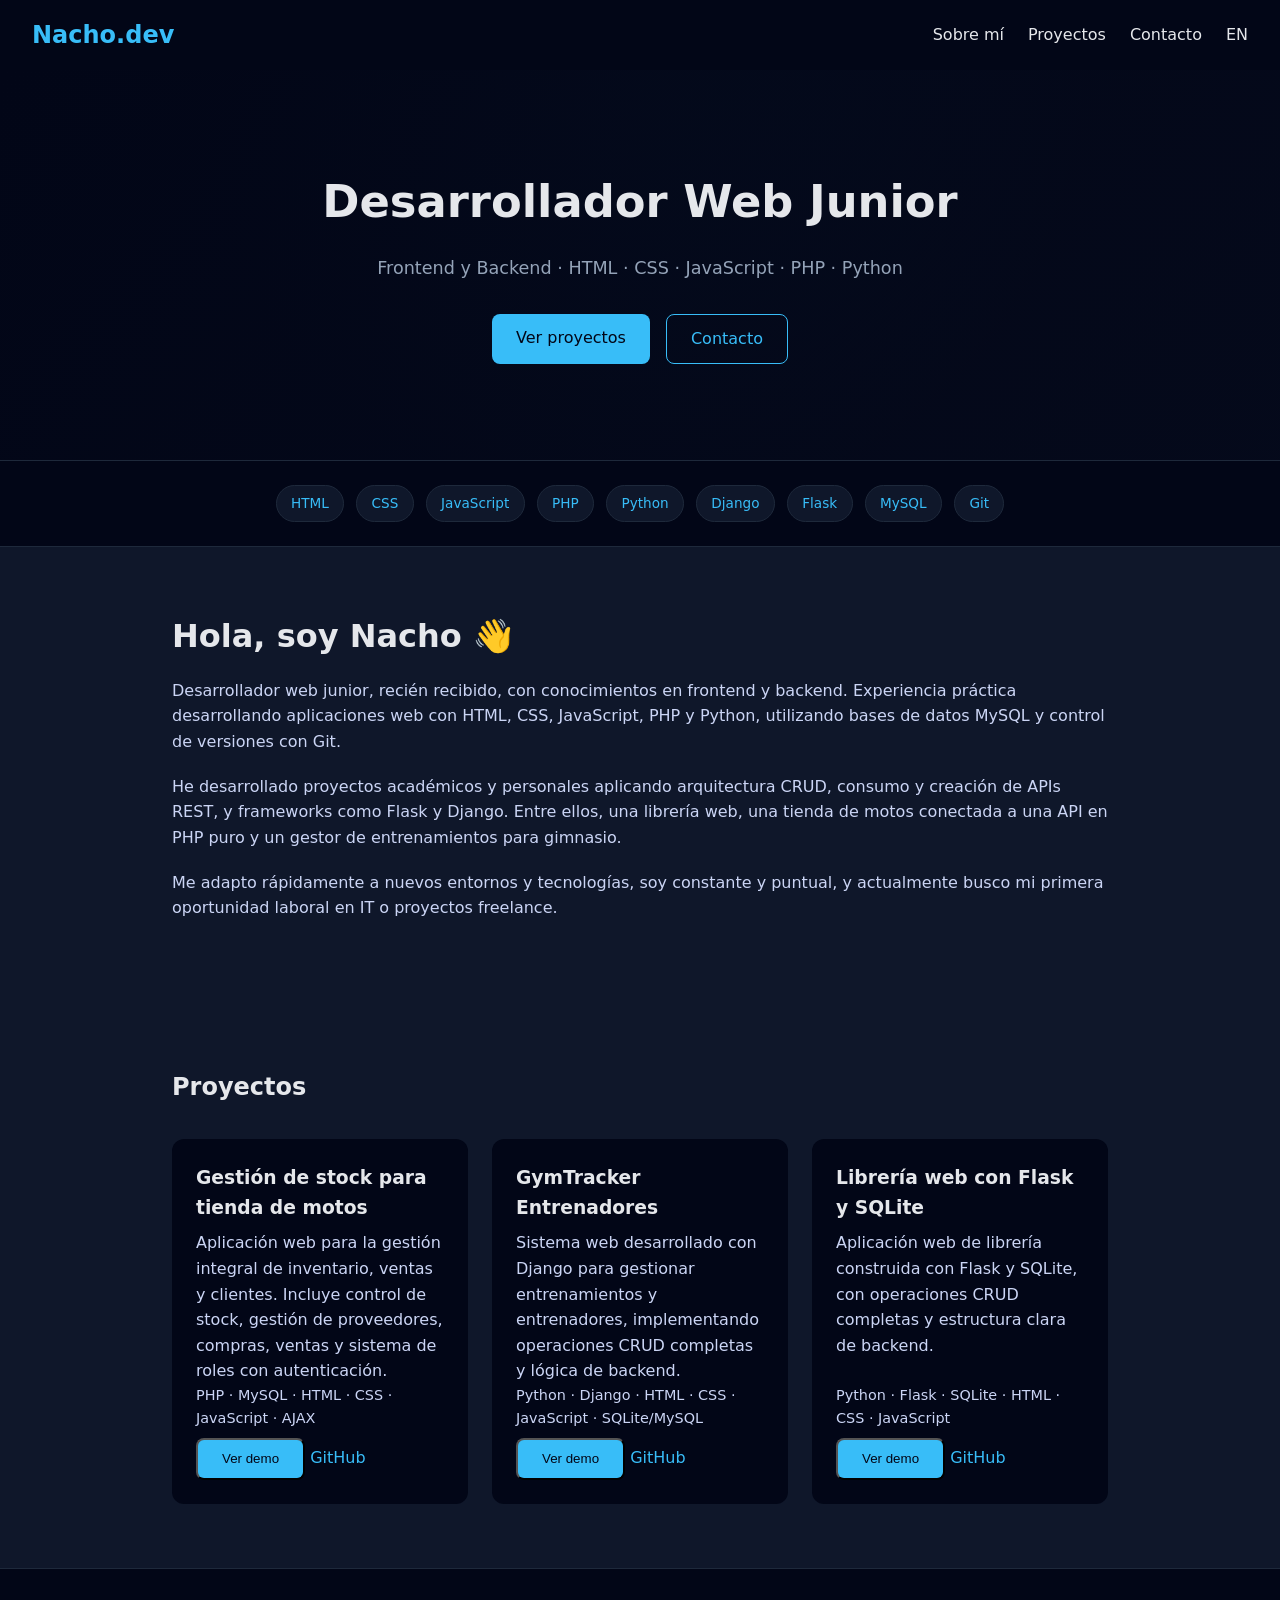
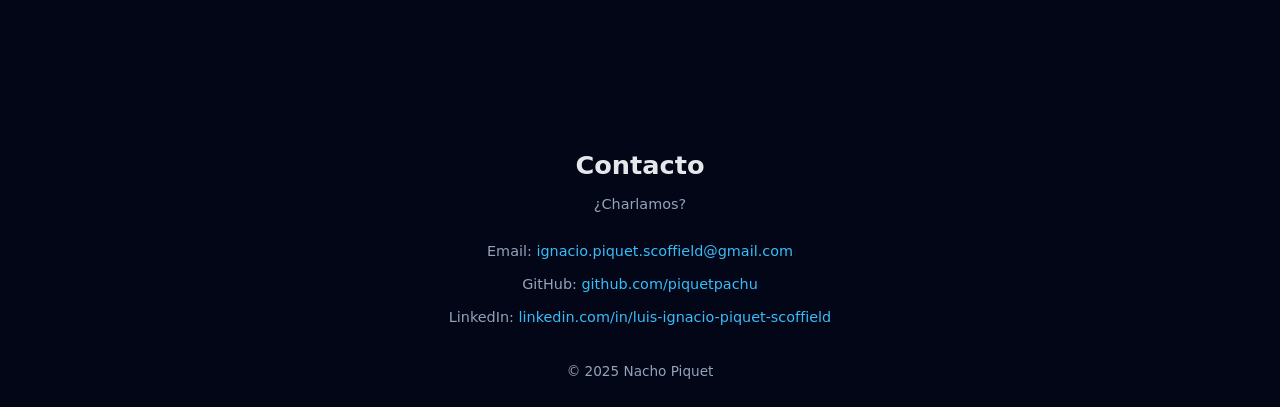
==== index.html @ db4e9706 "inicio" ====
<!DOCTYPE html>
<html lang="es">
<head>
  <meta charset="UTF-8">
  <meta name="viewport" content="width=device-width, initial-scale=1.0">
  <title>Portfolio | Nacho Piquet</title>
  <link rel="stylesheet" href="css/styles.css">
</head>

<body>

  <!-- HEADER -->
  <header class="header">
    <nav class="nav">
      <h1 class="logo">Nacho.dev</h1>
      <ul class="nav-links">
        <li><a href="#about">Sobre mí</a></li>
        <li><a href="#projects">Proyectos</a></li>
        <li><a href="#contact">Contacto</a></li>
        <li><a href="index-en.html">EN</a></li>
      </ul>
    </nav>
  </header>

  <!-- MAIN -->
  <main>

    <!-- HERO -->
    <section class="hero">
      <div class="hero-content">
        <h2>Desarrollador Web Junior</h2>
        <p>Frontend y Backend · HTML · CSS · JavaScript · PHP · Python</p>

        <div class="hero-buttons">
          <a href="#projects" class="btn primary">Ver proyectos</a>
          <a href="#contact" class="btn secondary">Contacto</a>
        </div>
      </div>
    </section>

    <!-- STACK -->
    <section class="stack-section">
      <ul class="stack-list">
        <li>HTML</li>
        <li>CSS</li>
        <li>JavaScript</li>
        <li>PHP</li>
        <li>Python</li>
        <li>Django</li>
        <li>Flask</li>
        <li>MySQL</li>
        <li>Git</li>
      </ul>
    </section>

    <!-- ABOUT -->
    <section id="about" class="section about">
      <h2>Hola, soy Nacho 👋</h2>

      <p>
        Desarrollador web junior, recién recibido, con conocimientos en frontend y backend.
        Experiencia práctica desarrollando aplicaciones web con HTML, CSS, JavaScript,
        PHP y Python, utilizando bases de datos MySQL y control de versiones con Git.
      </p>

      <p>
        He desarrollado proyectos académicos y personales aplicando arquitectura CRUD,
        consumo y creación de APIs REST, y frameworks como Flask y Django.
        Entre ellos, una librería web, una tienda de motos conectada a una API en PHP puro
        y un gestor de entrenamientos para gimnasio.
      </p>

      <p>
        Me adapto rápidamente a nuevos entornos y tecnologías, soy constante y puntual,
        y actualmente busco mi primera oportunidad laboral en IT o proyectos freelance.
      </p>
    </section>

    <!-- PROJECTS -->
    <section id="projects" class="section projects">
      <h2>Proyectos</h2>

      <div class="project-grid">

        <!-- PROYECTO 1 -->
        <article class="project-card">
          <h3>Gestión de stock para tienda de motos</h3>
          <p>
            Aplicación web para la gestión integral de inventario, ventas y clientes.
            Incluye control de stock, gestión de proveedores, compras, ventas
            y sistema de roles con autenticación.
          </p>

          <p class="stack">
            PHP · MySQL · HTML · CSS · JavaScript · AJAX
          </p>

          <div class="links">
            <button
              class="btn primary"
              onclick="openModal(
                'Gestión de stock para tienda de motos',
                'PHP · MySQL · JavaScript · AJAX',
                'videos/Gestion-tienda-motos.mp4'
              )"
            >
              Ver demo
            </button>

            <a href="https://github.com/piquetpachu/Gestion-stock-tienda-motos" target="_blank">
              GitHub
            </a>
          </div>
        </article>

        <!-- PROYECTO 2 -->
        <article class="project-card">
          <h3>GymTracker Entrenadores</h3>
          <p>
            Sistema web desarrollado con Django para gestionar entrenamientos y entrenadores,
            implementando operaciones CRUD completas y lógica de backend.
          </p>

          <p class="stack">
            Python · Django · HTML · CSS · JavaScript · SQLite/MySQL
          </p>

          <div class="links">
            <button
              class="btn primary"
              onclick="openModal(
                'GymTracker Entrenadores',
                'Python · Django · SQLite/MySQL',
                'videos/Gymtracker.mp4'
              )"
            >
              Ver demo
            </button>

            <a href="https://github.com/piquetpachu/GymTrackerEntrenadores" target="_blank">
              GitHub
            </a>
          </div>
        </article>

        <!-- PROYECTO 3 -->
        <article class="project-card">
          <h3>Librería web con Flask y SQLite</h3>
          <p>
            Aplicación web de librería construida con Flask y SQLite,
            con operaciones CRUD completas y estructura clara de backend.
          </p>

          <p class="stack">
            Python · Flask · SQLite · HTML · CSS · JavaScript
          </p>

          <div class="links">
            <button
              class="btn primary"
              onclick="openModal(
                'Librería web con Flask',
                'Python · Flask · SQLite',
                'videos/libroteca.mp4'
              )"
            >
              Ver demo
            </button>

            <a href="https://github.com/piquetpachu/Libreria-flask-sqlite3" target="_blank">
              GitHub
            </a>
          </div>
        </article>

      </div>
    </section>
    
</main>

<!-- FOOTER -->
<footer class="footer">
  <section id="contact" class="section contact"></section>
  <div class="footer-content">
    <h2>Contacto</h2>
    <p>¿Charlamos?</p>

    <ul class="footer-links">
      <li>
        Email:
        <a href="mailto:ignacio.piquet.scoffield@gmail.com">
          ignacio.piquet.scoffield@gmail.com
        </a>
      </li>
      <li>
        GitHub:
        <a href="https://github.com/piquetpachu" target="_blank" rel="noopener noreferrer">
          github.com/piquetpachu
        </a>
      </li>
      <li>
        LinkedIn:
        <a href="https://www.linkedin.com/in/luis-ignacio-piquet-scoffield-210aa034a/"
           target="_blank" rel="noopener noreferrer">
          linkedin.com/in/luis-ignacio-piquet-scoffield
        </a>
      </li>
    </ul>
  </div>

  <p class="footer-copy">© 2025 Nacho Piquet</p>

</footer>

  <!-- MODAL DEMO -->
  <div id="demoModal" class="modal">
    <div class="modal-content">
      <button class="modal-close" onclick="closeModal()">×</button>

      <h3 id="modalTitle"></h3>
      <p id="modalTech" class="modal-tech"></p>

      <video id="modalVideo" controls autoplay muted></video>
    </div>
  </div>

  <!-- JS -->
  <script src="main.js"></script>

</body>
</html>
---- css/styles.css ----
/* RESET */
* {
  margin: 0;
  padding: 0;
  box-sizing: border-box;
}

/* BASE */
body {
  font-family: system-ui, sans-serif;
  background-color: #0f172a;
  color: #e5e7eb;
  line-height: 1.6;
}

/* HEADER */
.header {
  background: #020617;
  padding: 1rem 2rem;
  position: sticky;
  top: 0;
  z-index: 50; /* CLAVE */
}

.nav {
  display: flex;
  justify-content: space-between;
  align-items: center;
}

.logo {
  color: #38bdf8;
  font-size: 1.5rem;
}

.nav-links {
  list-style: none;
  display: flex;
  gap: 1.5rem;
}

.nav-links a {
  color: #e5e7eb;
  text-decoration: none;
  transition: color 0.2s ease;
}

.nav-links a:hover {
  color: #38bdf8;
}

/* HERO */
.hero {
  background: linear-gradient(135deg, #020617, #020617cc),
              radial-gradient(circle at top, #38bdf822, transparent 60%);
  padding: 6rem 2rem;
  text-align: center;
}

.hero-content {
  max-width: 800px;
  margin: auto;
}

.hero h2 {
  font-size: 2.8rem;
  margin-bottom: 1rem;
}

.hero p {
  color: #94a3b8;
  font-size: 1.1rem;
  margin-bottom: 2rem;
}

.hero-buttons {
  display: flex;
  justify-content: center;
  gap: 1rem;
}

/* BOTONES */
.btn {
  padding: 0.7rem 1.5rem;
  border-radius: 8px;
  text-decoration: none;
  font-weight: 500;
  transition: all 0.3s ease;
}

.btn.primary {
  background: #38bdf8;
  color: #020617;
}

.btn.primary:hover {
  background: #0ea5e9;
}

.btn.secondary {
  border: 1px solid #38bdf8;
  color: #38bdf8;
}

.btn.secondary:hover {
  background: #38bdf8;
  color: #020617;
}

/* STACK SECTION */
.stack-section {
  background: #020617;
  padding: 1.5rem 2rem;
  border-top: 1px solid #1e293b;
  border-bottom: 1px solid #1e293b;
}

.stack-list {
  max-width: 1000px;
  margin: auto;
  display: flex;
  flex-wrap: wrap;
  justify-content: center;
  gap: 0.75rem;
  list-style: none;
}

.stack-list li {
  padding: 0.4rem 0.9rem;
  border-radius: 999px;
  font-size: 0.85rem;
  background: #0f172a;
  color: #38bdf8;
  border: 1px solid #1e293b;
}

/* SECTIONS */
.section {
  padding: 4rem 2rem;
  max-width: 1000px;
  margin: auto;
}

.about h2 {
  font-size: 2rem;
  margin-bottom: 1rem;
}

.about p {
  margin-bottom: 1.2rem;
  color: #cbd5f5;
}

/* PROJECTS */
.projects {
  overflow: visible;
}

.projects h2 {
  margin-bottom: 2rem;
}

.project-grid {
  display: grid;
  grid-template-columns: repeat(auto-fit, minmax(260px, 1fr));
  gap: 1.5rem;
  overflow: visible;
}

/* PROJECT CARD */
.project-card {
  background: #020617;
  padding: 1.5rem;
  border-radius: 12px;
  display: flex;
  flex-direction: column;

  position: relative;
  z-index: 1;

  transition: transform 0.3s ease, box-shadow 0.3s ease;
}

.project-card h3 {
  margin-bottom: 0.5rem;
}

.project-card p {
  color: #cbd5f5;
}

.project-card:hover {
  transform: scale(1.02); /* MEJOR que translateY */
  box-shadow: 0 20px 40px rgba(0, 0, 0, 0.6);
  z-index: 10;
}

/* STACK + LINK alineados */
.stack {
  color: #94a3b8;
  font-size: 0.9rem;
  margin-top: auto;
}

.links {
  margin-top: 0.5rem;
}

.links a {
  color: #38bdf8;
  text-decoration: none;
  font-weight: 500;
}

/* CONTACT */
.contact ul {
  list-style: none;
  margin-top: 1rem;
}

/* FOOTER */
.footer {
  text-align: center;
  padding: 2rem;
  background: #020617;
  color: #94a3b8;
  border-top: 1px solid #1e293b;
  font-size: 0.9rem;
}
/* MODAL */
.modal {
  position: fixed;
  inset: 0;
  background: rgba(2, 6, 23, 0.85);
  display: none;
  align-items: center;
  justify-content: center;
  z-index: 100;
  padding: 1rem;
}

.modal.active {
  display: flex;
}

.modal-content {
  background: #020617;
  border-radius: 14px;
  max-width: 800px;
  width: 100%;
  padding: 1.5rem;
  position: relative;
  box-shadow: 0 30px 60px rgba(0, 0, 0, 0.7);
}

.modal-content h3 {
  margin-bottom: 0.3rem;
}

.modal-tech {
  color: #38bdf8;
  font-size: 0.9rem;
  margin-bottom: 1rem;
}

.modal video {
  width: 100%;
  border-radius: 10px;
  background: black;
}

.modal-close {
  position: absolute;
  top: 12px;
  right: 16px;
  background: none;
  border: none;
  color: #e5e7eb;
  font-size: 1.8rem;
  cursor: pointer;
}
/* FOOTER */
.footer {
  background: #020617;
  border-top: 1px solid #1e293b;
  padding: 3rem 2rem 1.5rem;
  text-align: center;
}

.footer-content {
  max-width: 800px;
  margin: auto;
}

.footer h2 {
  font-size: 1.6rem;
  margin-bottom: 0.5rem;
  color: #e5e7eb;
}

.footer p {
  color: #94a3b8;
}

.footer-links {
  list-style: none;
  margin-top: 1.5rem;
  display: flex;
  flex-direction: column;
  gap: 0.6rem;
}

.footer-links a {
  color: #38bdf8;
  text-decoration: none;
  font-weight: 500;
}

.footer-links a:hover {
  text-decoration: underline;
}

.footer-copy {
  margin-top: 2rem;
  font-size: 0.85rem;
  color: #64748b;
}
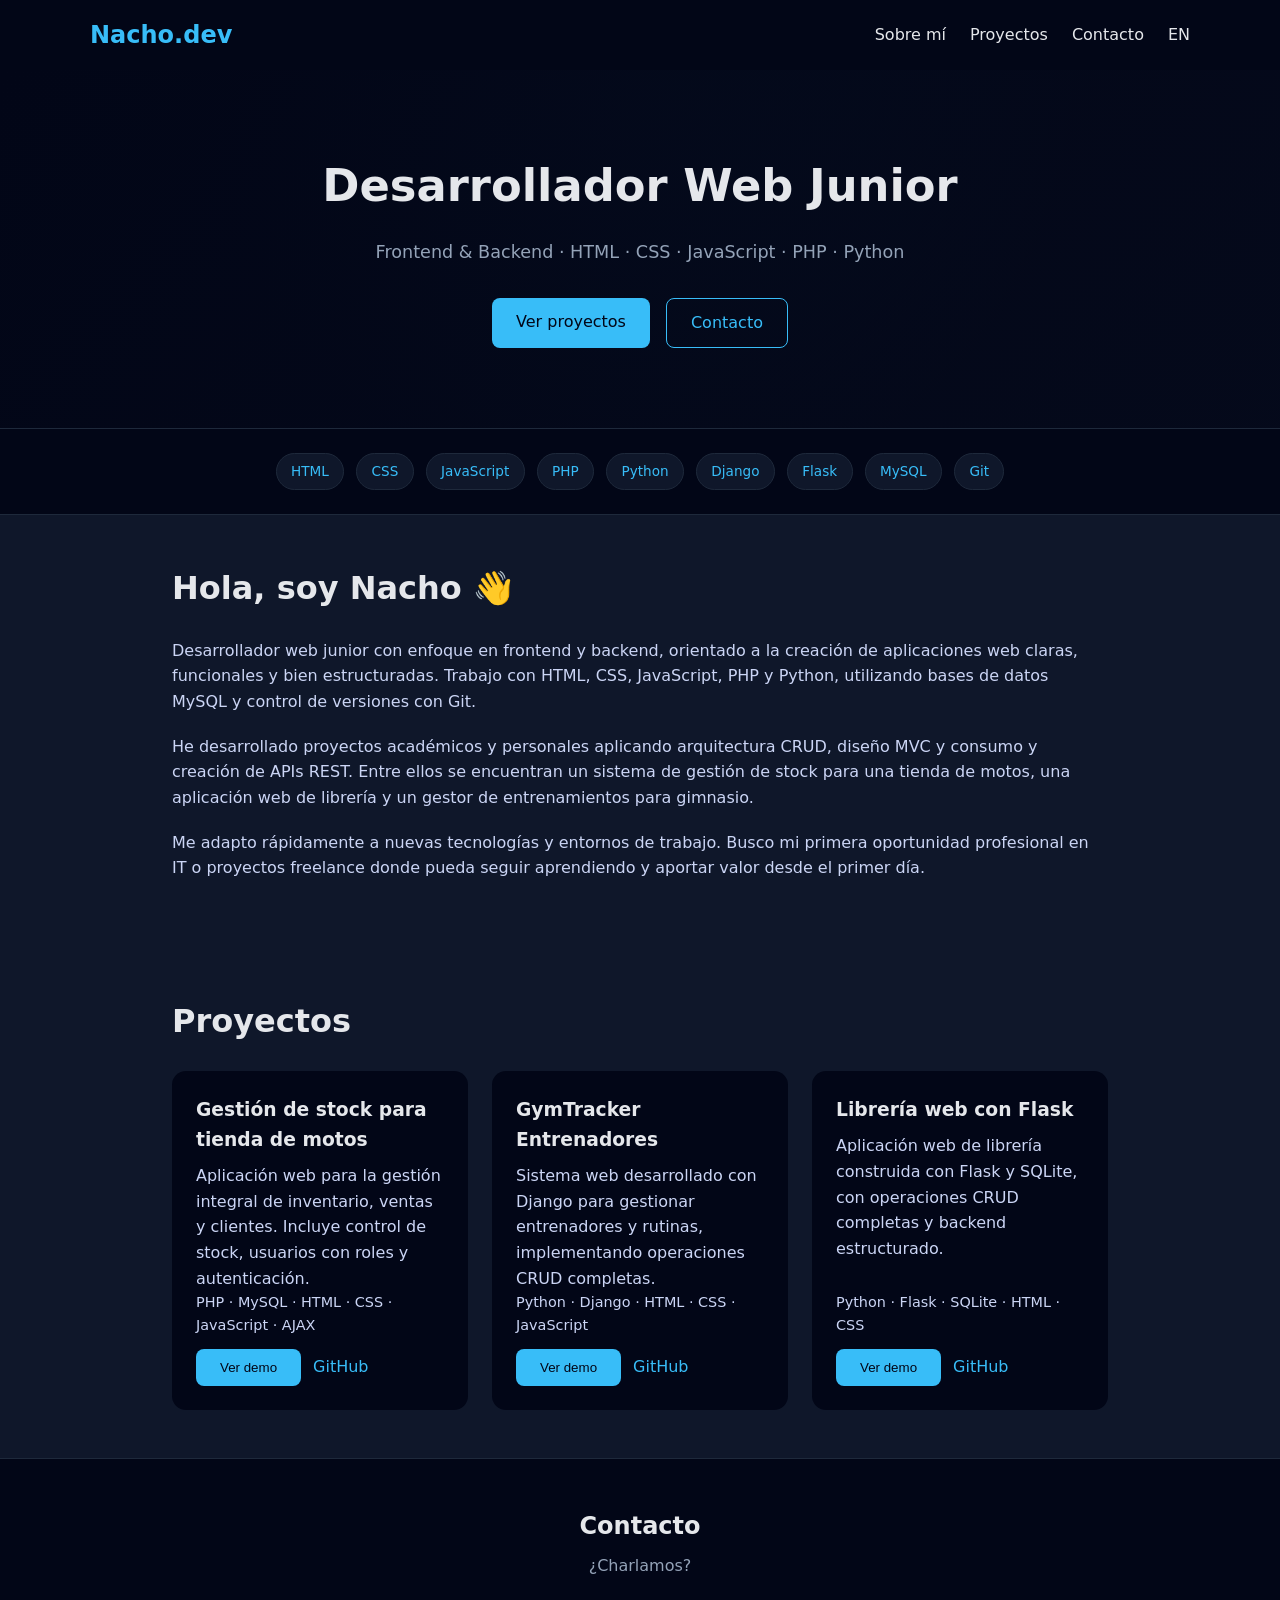
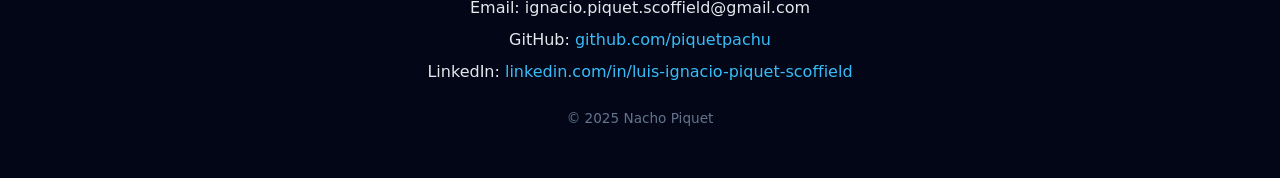
==== commit 662cd758: "Refactor styles and improve HTML structure; enhance JavaScript functionality for menu toggle and mod" ====
--- a/index.html
+++ b/index.html
@@ -9,223 +9,172 @@
 
 <body>
 
-  <!-- HEADER -->
-  <header class="header">
-    <nav class="nav">
-      <h1 class="logo">Nacho.dev</h1>
-      <ul class="nav-links">
-        <li><a href="#about">Sobre mí</a></li>
-        <li><a href="#projects">Proyectos</a></li>
-        <li><a href="#contact">Contacto</a></li>
-        <li><a href="index-en.html">EN</a></li>
-      </ul>
-    </nav>
-  </header>
+<!-- HEADER -->
+<header class="header">
+  <nav class="nav">
+    <h1 class="logo">Nacho.dev</h1>
 
-  <!-- MAIN -->
-  <main>
+    <button class="menu-toggle" aria-label="Toggle menu">☰</button>
 
-    <!-- HERO -->
-    <section class="hero">
-      <div class="hero-content">
-        <h2>Desarrollador Web Junior</h2>
-        <p>Frontend y Backend · HTML · CSS · JavaScript · PHP · Python</p>
+    <ul class="nav-links">
+      <li><a href="#about">Sobre mí</a></li>
+      <li><a href="#projects">Proyectos</a></li>
+      <li><a href="#contact">Contacto</a></li>
+      <li><a href="index-en.html">EN</a></li>
+    </ul>
+  </nav>
+</header>
 
-        <div class="hero-buttons">
-          <a href="#projects" class="btn primary">Ver proyectos</a>
-          <a href="#contact" class="btn secondary">Contacto</a>
-        </div>
+<main>
+
+<!-- HERO -->
+<section class="hero">
+  <div class="hero-content">
+    <h2>Desarrollador Web Junior</h2>
+    <p>Frontend & Backend · HTML · CSS · JavaScript · PHP · Python</p>
+    <div class="hero-buttons">
+      <a href="#projects" class="btn primary">Ver proyectos</a>
+      <a href="#contact" class="btn secondary">Contacto</a>
+    </div>
+  </div>
+</section>
+
+<!-- STACK -->
+<section class="stack-section">
+  <ul class="stack-list">
+    <li>HTML</li>
+    <li>CSS</li>
+    <li>JavaScript</li>
+    <li>PHP</li>
+    <li>Python</li>
+    <li>Django</li>
+    <li>Flask</li>
+    <li>MySQL</li>
+    <li>Git</li>
+  </ul>
+</section>
+
+<!-- ABOUT -->
+<section id="about" class="section about">
+  <h2>Hola, soy Nacho 👋</h2>
+
+  <p>
+    Desarrollador web junior con enfoque en frontend y backend, orientado a la creación
+    de aplicaciones web claras, funcionales y bien estructuradas. Trabajo con HTML, CSS,
+    JavaScript, PHP y Python, utilizando bases de datos MySQL y control de versiones con Git.
+  </p>
+
+  <p>
+    He desarrollado proyectos académicos y personales aplicando arquitectura CRUD,
+    diseño MVC y consumo y creación de APIs REST. Entre ellos se encuentran un sistema
+    de gestión de stock para una tienda de motos, una aplicación web de librería y un
+    gestor de entrenamientos para gimnasio.
+  </p>
+
+  <p>
+    Me adapto rápidamente a nuevas tecnologías y entornos de trabajo. Busco mi primera
+    oportunidad profesional en IT o proyectos freelance donde pueda seguir aprendiendo
+    y aportar valor desde el primer día.
+  </p>
+</section>
+
+<!-- PROJECTS -->
+<section id="projects" class="section projects">
+  <h2>Proyectos</h2>
+
+  <div class="project-grid">
+
+    <article class="project-card">
+      <h3>Gestión de stock para tienda de motos</h3>
+      <p>
+        Aplicación web para la gestión integral de inventario, ventas y clientes.
+        Incluye control de stock, usuarios con roles y autenticación.
+      </p>
+      <p class="stack">PHP · MySQL · HTML · CSS · JavaScript · AJAX</p>
+      <div class="links">
+        <button class="btn primary"
+          onclick="openModal(
+            'Gestión de stock para tienda de motos',
+            'PHP · MySQL · JavaScript · AJAX',
+            'videos/Gestion-tienda-motos.mp4'
+          )">
+          Ver demo
+        </button>
+        <a href="https://github.com/piquetpachu/Gestion-stock-tienda-motos" target="_blank">GitHub</a>
       </div>
-    </section>
+    </article>
 
-    <!-- STACK -->
-    <section class="stack-section">
-      <ul class="stack-list">
-        <li>HTML</li>
-        <li>CSS</li>
-        <li>JavaScript</li>
-        <li>PHP</li>
-        <li>Python</li>
-        <li>Django</li>
-        <li>Flask</li>
-        <li>MySQL</li>
-        <li>Git</li>
-      </ul>
-    </section>
+    <article class="project-card">
+      <h3>GymTracker Entrenadores</h3>
+      <p>
+        Sistema web desarrollado con Django para gestionar entrenadores y rutinas,
+        implementando operaciones CRUD completas.
+      </p>
+      <p class="stack">Python · Django · HTML · CSS · JavaScript</p>
+      <div class="links">
+        <button class="btn primary"
+          onclick="openModal(
+            'GymTracker Entrenadores',
+            'Python · Django',
+            'videos/Gymtracker.mp4'
+          )">
+          Ver demo
+        </button>
+        <a href="https://github.com/piquetpachu/GymTrackerEntrenadores" target="_blank">GitHub</a>
+      </div>
+    </article>
 
-    <!-- ABOUT -->
-    <section id="about" class="section about">
-      <h2>Hola, soy Nacho 👋</h2>
+    <article class="project-card">
+      <h3>Librería web con Flask</h3>
+      <p>
+        Aplicación web de librería construida con Flask y SQLite,
+        con operaciones CRUD completas y backend estructurado.
+      </p>
+      <p class="stack">Python · Flask · SQLite · HTML · CSS</p>
+      <div class="links">
+        <button class="btn primary"
+          onclick="openModal(
+            'Librería web con Flask',
+            'Python · Flask · SQLite',
+            'videos/libroteca.mp4'
+          )">
+          Ver demo
+        </button>
+        <a href="https://github.com/piquetpachu/Libreria-flask-sqlite3" target="_blank">GitHub</a>
+      </div>
+    </article>
 
-      <p>
-        Desarrollador web junior, recién recibido, con conocimientos en frontend y backend.
-        Experiencia práctica desarrollando aplicaciones web con HTML, CSS, JavaScript,
-        PHP y Python, utilizando bases de datos MySQL y control de versiones con Git.
-      </p>
+  </div>
+</section>
 
-      <p>
-        He desarrollado proyectos académicos y personales aplicando arquitectura CRUD,
-        consumo y creación de APIs REST, y frameworks como Flask y Django.
-        Entre ellos, una librería web, una tienda de motos conectada a una API en PHP puro
-        y un gestor de entrenamientos para gimnasio.
-      </p>
-
-      <p>
-        Me adapto rápidamente a nuevos entornos y tecnologías, soy constante y puntual,
-        y actualmente busco mi primera oportunidad laboral en IT o proyectos freelance.
-      </p>
-    </section>
-
-    <!-- PROJECTS -->
-    <section id="projects" class="section projects">
-      <h2>Proyectos</h2>
-
-      <div class="project-grid">
-
-        <!-- PROYECTO 1 -->
-        <article class="project-card">
-          <h3>Gestión de stock para tienda de motos</h3>
-          <p>
-            Aplicación web para la gestión integral de inventario, ventas y clientes.
-            Incluye control de stock, gestión de proveedores, compras, ventas
-            y sistema de roles con autenticación.
-          </p>
-
-          <p class="stack">
-            PHP · MySQL · HTML · CSS · JavaScript · AJAX
-          </p>
-
-          <div class="links">
-            <button
-              class="btn primary"
-              onclick="openModal(
-                'Gestión de stock para tienda de motos',
-                'PHP · MySQL · JavaScript · AJAX',
-                'videos/Gestion-tienda-motos.mp4'
-              )"
-            >
-              Ver demo
-            </button>
-
-            <a href="https://github.com/piquetpachu/Gestion-stock-tienda-motos" target="_blank">
-              GitHub
-            </a>
-          </div>
-        </article>
-
-        <!-- PROYECTO 2 -->
-        <article class="project-card">
-          <h3>GymTracker Entrenadores</h3>
-          <p>
-            Sistema web desarrollado con Django para gestionar entrenamientos y entrenadores,
-            implementando operaciones CRUD completas y lógica de backend.
-          </p>
-
-          <p class="stack">
-            Python · Django · HTML · CSS · JavaScript · SQLite/MySQL
-          </p>
-
-          <div class="links">
-            <button
-              class="btn primary"
-              onclick="openModal(
-                'GymTracker Entrenadores',
-                'Python · Django · SQLite/MySQL',
-                'videos/Gymtracker.mp4'
-              )"
-            >
-              Ver demo
-            </button>
-
-            <a href="https://github.com/piquetpachu/GymTrackerEntrenadores" target="_blank">
-              GitHub
-            </a>
-          </div>
-        </article>
-
-        <!-- PROYECTO 3 -->
-        <article class="project-card">
-          <h3>Librería web con Flask y SQLite</h3>
-          <p>
-            Aplicación web de librería construida con Flask y SQLite,
-            con operaciones CRUD completas y estructura clara de backend.
-          </p>
-
-          <p class="stack">
-            Python · Flask · SQLite · HTML · CSS · JavaScript
-          </p>
-
-          <div class="links">
-            <button
-              class="btn primary"
-              onclick="openModal(
-                'Librería web con Flask',
-                'Python · Flask · SQLite',
-                'videos/libroteca.mp4'
-              )"
-            >
-              Ver demo
-            </button>
-
-            <a href="https://github.com/piquetpachu/Libreria-flask-sqlite3" target="_blank">
-              GitHub
-            </a>
-          </div>
-        </article>
-
-      </div>
-    </section>
-    
 </main>
 
-<!-- FOOTER -->
-<footer class="footer">
-  <section id="contact" class="section contact"></section>
-  <div class="footer-content">
-    <h2>Contacto</h2>
-    <p>¿Charlamos?</p>
-
-    <ul class="footer-links">
-      <li>
-        Email:
-        <a href="mailto:ignacio.piquet.scoffield@gmail.com">
-          ignacio.piquet.scoffield@gmail.com
-        </a>
-      </li>
-      <li>
-        GitHub:
-        <a href="https://github.com/piquetpachu" target="_blank" rel="noopener noreferrer">
-          github.com/piquetpachu
-        </a>
-      </li>
-      <li>
-        LinkedIn:
-        <a href="https://www.linkedin.com/in/luis-ignacio-piquet-scoffield-210aa034a/"
-           target="_blank" rel="noopener noreferrer">
-          linkedin.com/in/luis-ignacio-piquet-scoffield
-        </a>
-      </li>
-    </ul>
-  </div>
-
-  <p class="footer-copy">© 2025 Nacho Piquet</p>
-
+<!-- FOOTER / CONTACT -->
+<footer class="footer" id="contact">
+  <h2>Contacto</h2>
+  <p>¿Charlamos?</p>
+  <ul>
+    <li>Email: ignacio.piquet.scoffield@gmail.com</li>
+    <li>GitHub: <a href="https://github.com/piquetpachu" target="_blank">github.com/piquetpachu</a></li>
+    <li>LinkedIn:
+      <a href="https://www.linkedin.com/in/luis-ignacio-piquet-scoffield-210aa034a/" target="_blank">
+        linkedin.com/in/luis-ignacio-piquet-scoffield
+      </a>
+    </li>
+  </ul>
+  <p class="copyright">© 2025 Nacho Piquet</p>
 </footer>
 
-  <!-- MODAL DEMO -->
-  <div id="demoModal" class="modal">
-    <div class="modal-content">
-      <button class="modal-close" onclick="closeModal()">×</button>
+<!-- MODAL -->
+<div id="demoModal" class="modal">
+  <div class="modal-content">
+    <button class="modal-close" onclick="closeModal()">×</button>
+    <h3 id="modalTitle"></h3>
+    <p id="modalTech" class="modal-tech"></p>
+    <video id="modalVideo" controls></video>
+  </div>
+</div>
 
-      <h3 id="modalTitle"></h3>
-      <p id="modalTech" class="modal-tech"></p>
-
-      <video id="modalVideo" controls autoplay muted></video>
-    </div>
-  </div>
-
-  <!-- JS -->
-  <script src="main.js"></script>
-
+<script src="main.js"></script>
 </body>
 </html>
--- a/css/styles.css
+++ b/css/styles.css
@@ -1,28 +1,36 @@
-/* RESET */
+/* =======================
+   RESET
+======================= */
 * {
   margin: 0;
   padding: 0;
   box-sizing: border-box;
 }
 
-/* BASE */
+/* =======================
+   BASE
+======================= */
 body {
-  font-family: system-ui, sans-serif;
+  font-family: system-ui, -apple-system, BlinkMacSystemFont, sans-serif;
   background-color: #0f172a;
   color: #e5e7eb;
   line-height: 1.6;
 }
 
-/* HEADER */
+/* =======================
+   HEADER / NAV
+======================= */
 .header {
   background: #020617;
   padding: 1rem 2rem;
   position: sticky;
   top: 0;
-  z-index: 50; /* CLAVE */
+  z-index: 50;
 }
 
 .nav {
+  max-width: 1100px;
+  margin: auto;
   display: flex;
   justify-content: space-between;
   align-items: center;
@@ -31,6 +39,7 @@
 .logo {
   color: #38bdf8;
   font-size: 1.5rem;
+  font-weight: 600;
 }
 
 .nav-links {
@@ -42,6 +51,7 @@
 .nav-links a {
   color: #e5e7eb;
   text-decoration: none;
+  font-weight: 500;
   transition: color 0.2s ease;
 }
 
@@ -49,11 +59,23 @@
   color: #38bdf8;
 }
 
-/* HERO */
+/* Mobile toggle */
+.menu-toggle {
+  display: none;
+  background: none;
+  border: none;
+  color: #e5e7eb;
+  font-size: 1.8rem;
+  cursor: pointer;
+}
+
+/* =======================
+   HERO
+======================= */
 .hero {
   background: linear-gradient(135deg, #020617, #020617cc),
               radial-gradient(circle at top, #38bdf822, transparent 60%);
-  padding: 6rem 2rem;
+  padding: 5rem 2rem;
   text-align: center;
 }
 
@@ -79,13 +101,17 @@
   gap: 1rem;
 }
 
-/* BOTONES */
+/* =======================
+   BUTTONS
+======================= */
 .btn {
   padding: 0.7rem 1.5rem;
   border-radius: 8px;
   text-decoration: none;
   font-weight: 500;
-  transition: all 0.3s ease;
+  border: none;
+  cursor: pointer;
+  transition: all 0.25s ease;
 }
 
 .btn.primary {
@@ -100,6 +126,7 @@
 .btn.secondary {
   border: 1px solid #38bdf8;
   color: #38bdf8;
+  background: transparent;
 }
 
 .btn.secondary:hover {
@@ -107,7 +134,9 @@
   color: #020617;
 }
 
-/* STACK SECTION */
+/* =======================
+   STACK SECTION
+======================= */
 .stack-section {
   background: #020617;
   padding: 1.5rem 2rem;
@@ -134,16 +163,19 @@
   border: 1px solid #1e293b;
 }
 
-/* SECTIONS */
+/* =======================
+   SECTIONS
+======================= */
 .section {
-  padding: 4rem 2rem;
+  padding: 3rem 2rem;
   max-width: 1000px;
   margin: auto;
 }
 
-.about h2 {
+.about h2,
+.projects h2 {
   font-size: 2rem;
-  margin-bottom: 1rem;
+  margin-bottom: 1.5rem;
 }
 
 .about p {
@@ -151,13 +183,11 @@
   color: #cbd5f5;
 }
 
-/* PROJECTS */
+/* =======================
+   PROJECTS
+======================= */
 .projects {
   overflow: visible;
-}
-
-.projects h2 {
-  margin-bottom: 2rem;
 }
 
 .project-grid {
@@ -167,11 +197,11 @@
   overflow: visible;
 }
 
-/* PROJECT CARD */
+/* Project card */
 .project-card {
   background: #020617;
   padding: 1.5rem;
-  border-radius: 12px;
+  border-radius: 14px;
   display: flex;
   flex-direction: column;
 
@@ -190,20 +220,23 @@
 }
 
 .project-card:hover {
-  transform: scale(1.02); /* MEJOR que translateY */
+  transform: scale(1.02);
   box-shadow: 0 20px 40px rgba(0, 0, 0, 0.6);
   z-index: 10;
 }
 
-/* STACK + LINK alineados */
+/* Stack + links aligned */
 .stack {
+  margin-top: auto;
+  font-size: 0.9rem;
   color: #94a3b8;
-  font-size: 0.9rem;
-  margin-top: auto;
 }
 
 .links {
-  margin-top: 0.5rem;
+  margin-top: 0.7rem;
+  display: flex;
+  gap: 0.75rem;
+  align-items: center;
 }
 
 .links a {
@@ -212,22 +245,47 @@
   font-weight: 500;
 }
 
-/* CONTACT */
-.contact ul {
+/* =======================
+   FOOTER / CONTACT
+======================= */
+.footer {
+  background: #020617;
+  border-top: 1px solid #1e293b;
+  padding: 3rem 2rem 2rem;
+  text-align: center;
+}
+
+.footer h2 {
+  margin-bottom: 0.5rem;
+}
+
+.footer p {
+  color: #94a3b8;
+  margin-bottom: 1rem;
+}
+
+.footer ul {
   list-style: none;
-  margin-top: 1rem;
-}
-
-/* FOOTER */
-.footer {
-  text-align: center;
-  padding: 2rem;
-  background: #020617;
-  color: #94a3b8;
-  border-top: 1px solid #1e293b;
-  font-size: 0.9rem;
-}
-/* MODAL */
+  margin-bottom: 1.5rem;
+}
+
+.footer li {
+  margin-bottom: 0.4rem;
+}
+
+.footer a {
+  color: #38bdf8;
+  text-decoration: none;
+}
+
+.footer .copyright {
+  font-size: 0.85rem;
+  color: #64748b;
+}
+
+/* =======================
+   MODAL
+======================= */
 .modal {
   position: fixed;
   inset: 0;
@@ -279,49 +337,41 @@
   font-size: 1.8rem;
   cursor: pointer;
 }
-/* FOOTER */
-.footer {
-  background: #020617;
-  border-top: 1px solid #1e293b;
-  padding: 3rem 2rem 1.5rem;
-  text-align: center;
-}
-
-.footer-content {
-  max-width: 800px;
-  margin: auto;
-}
-
-.footer h2 {
-  font-size: 1.6rem;
-  margin-bottom: 0.5rem;
-  color: #e5e7eb;
-}
-
-.footer p {
-  color: #94a3b8;
-}
-
-.footer-links {
-  list-style: none;
-  margin-top: 1.5rem;
-  display: flex;
-  flex-direction: column;
-  gap: 0.6rem;
-}
-
-.footer-links a {
-  color: #38bdf8;
-  text-decoration: none;
-  font-weight: 500;
-}
-
-.footer-links a:hover {
-  text-decoration: underline;
-}
-
-.footer-copy {
-  margin-top: 2rem;
-  font-size: 0.85rem;
-  color: #64748b;
-}
+
+/* =======================
+   RESPONSIVE
+======================= */
+@media (max-width: 768px) {
+  .menu-toggle {
+    display: block;
+  }
+
+  .nav-links {
+    position: absolute;
+    top: 64px;
+    right: 0;
+    background: #020617;
+    width: 100%;
+    flex-direction: column;
+    text-align: center;
+    padding: 1rem 0;
+    display: none;
+    border-top: 1px solid #1e293b;
+  }
+
+  .nav-links.active {
+    display: flex;
+  }
+
+  .nav-links li {
+    padding: 0.8rem 0;
+  }
+
+  .hero {
+    padding: 4rem 1.5rem;
+  }
+
+  .section {
+    padding: 2.5rem 1.5rem;
+  }
+}
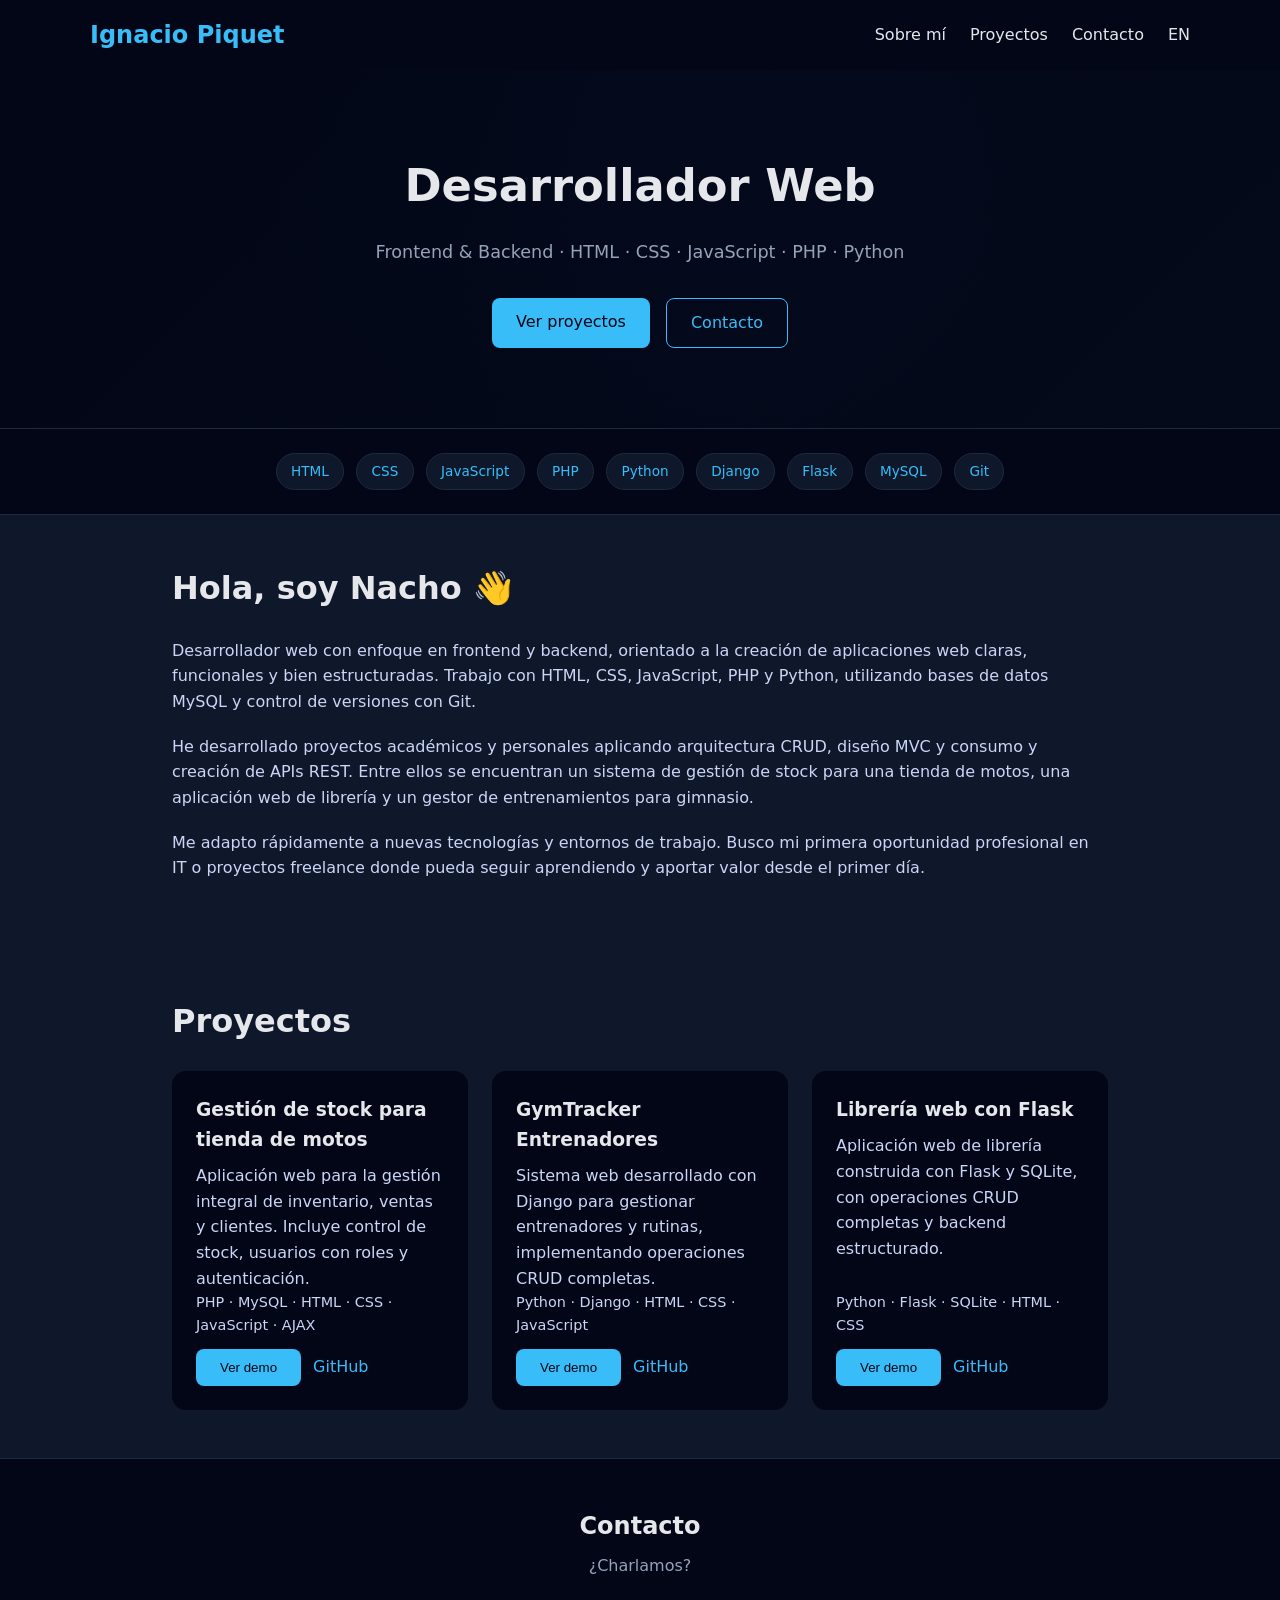
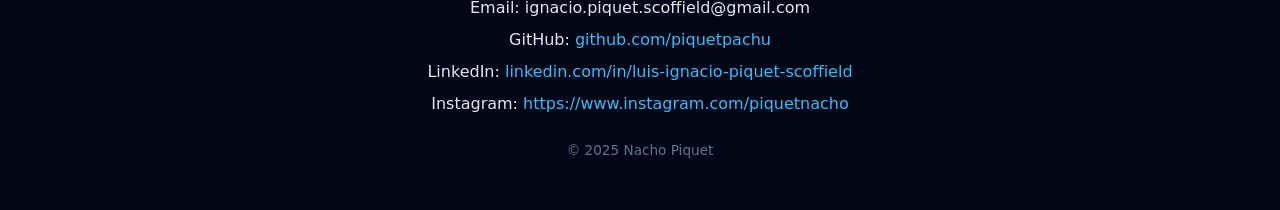
==== commit efc5af49: "Update logo name and adjust developer title; add Instagram link to footer" ====
--- a/index.html
+++ b/index.html
@@ -12,7 +12,7 @@
 <!-- HEADER -->
 <header class="header">
   <nav class="nav">
-    <h1 class="logo">Nacho.dev</h1>
+    <h1 class="logo">Ignacio Piquet</h1>
 
     <button class="menu-toggle" aria-label="Toggle menu">☰</button>
 
@@ -30,7 +30,7 @@
 <!-- HERO -->
 <section class="hero">
   <div class="hero-content">
-    <h2>Desarrollador Web Junior</h2>
+    <h2>Desarrollador Web</h2>
     <p>Frontend & Backend · HTML · CSS · JavaScript · PHP · Python</p>
     <div class="hero-buttons">
       <a href="#projects" class="btn primary">Ver proyectos</a>
@@ -59,7 +59,7 @@
   <h2>Hola, soy Nacho 👋</h2>
 
   <p>
-    Desarrollador web junior con enfoque en frontend y backend, orientado a la creación
+    Desarrollador web con enfoque en frontend y backend, orientado a la creación
     de aplicaciones web claras, funcionales y bien estructuradas. Trabajo con HTML, CSS,
     JavaScript, PHP y Python, utilizando bases de datos MySQL y control de versiones con Git.
   </p>
@@ -161,6 +161,11 @@
         linkedin.com/in/luis-ignacio-piquet-scoffield
       </a>
     </li>
+    <li>Instagram:
+      <a href="https://www.instagram.com/piquetnacho?igsh=MWhpMmxscm9oeGw3NQ==" target="_blank">
+        https://www.instagram.com/piquetnacho
+      </a>
+    </li>
   </ul>
   <p class="copyright">© 2025 Nacho Piquet</p>
 </footer>
--- a/css/styles.css
+++ b/css/styles.css
@@ -375,3 +375,4 @@
     padding: 2.5rem 1.5rem;
   }
 }
+
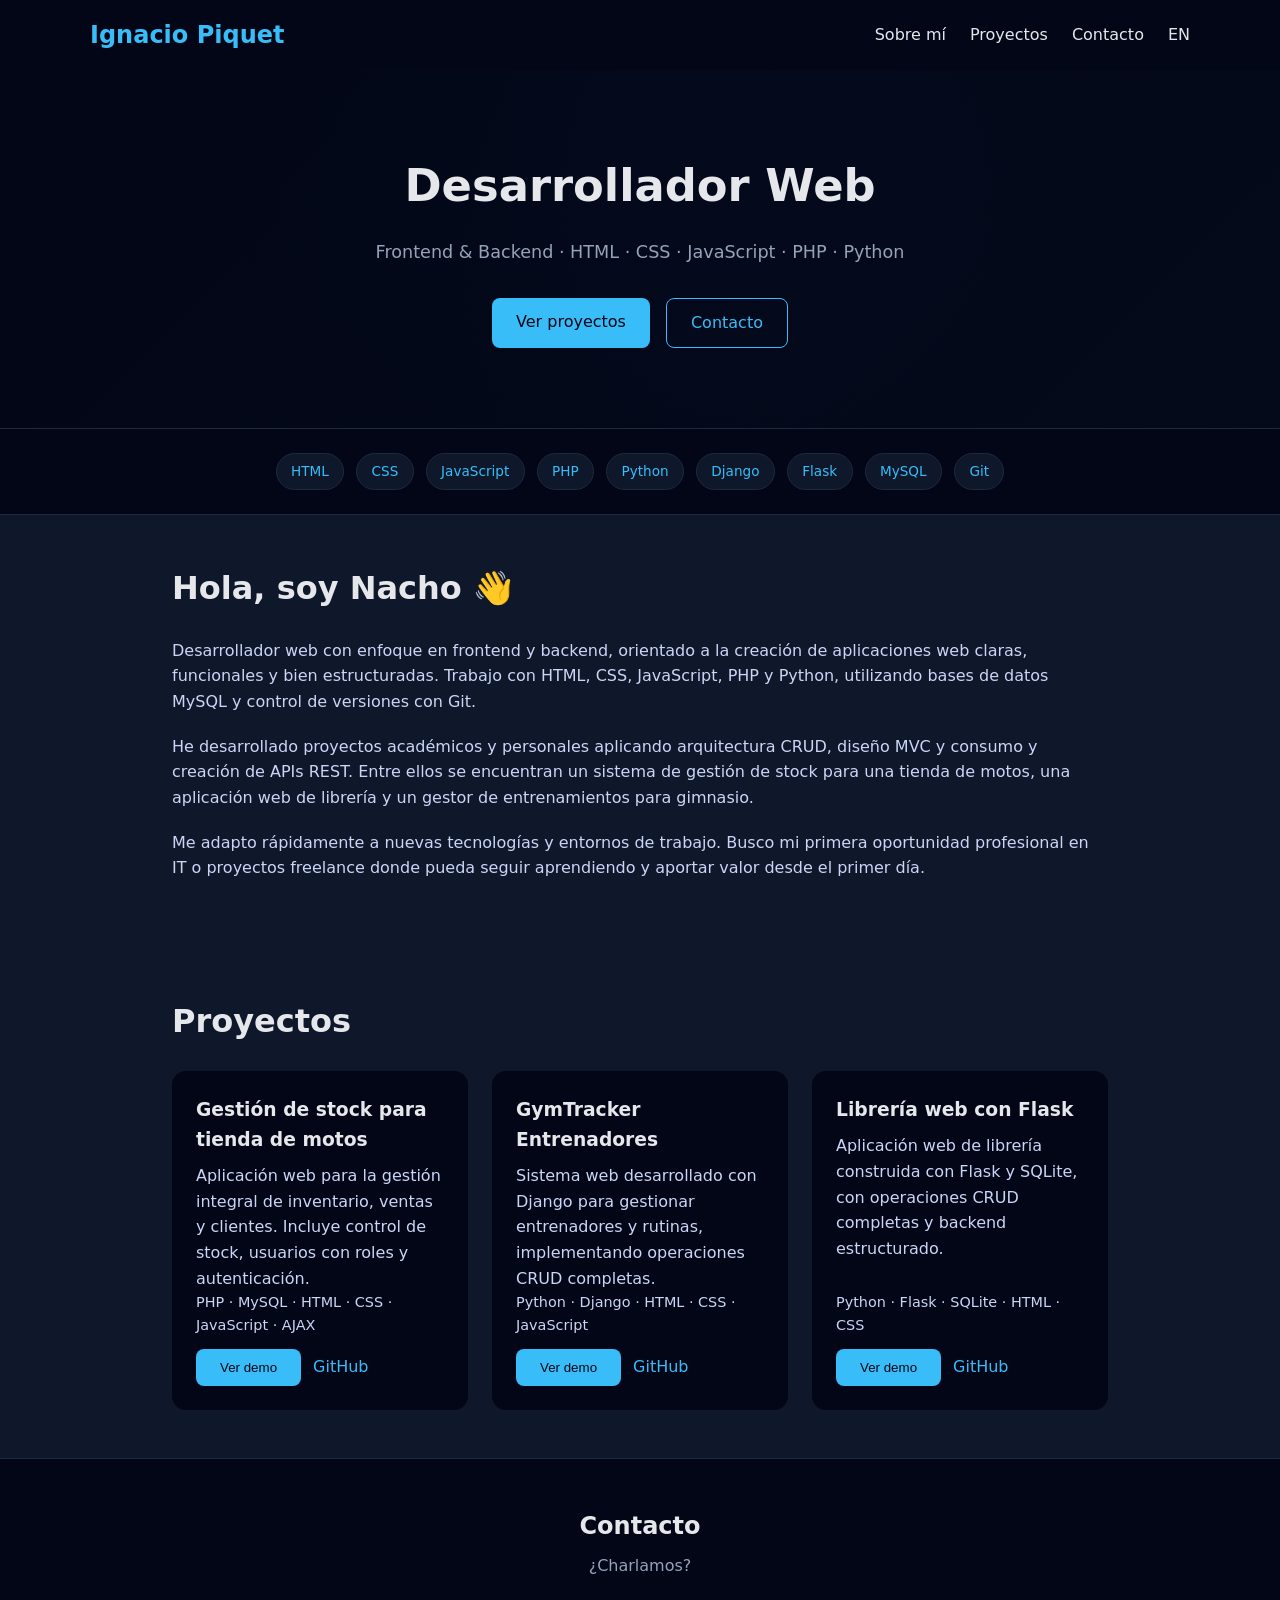
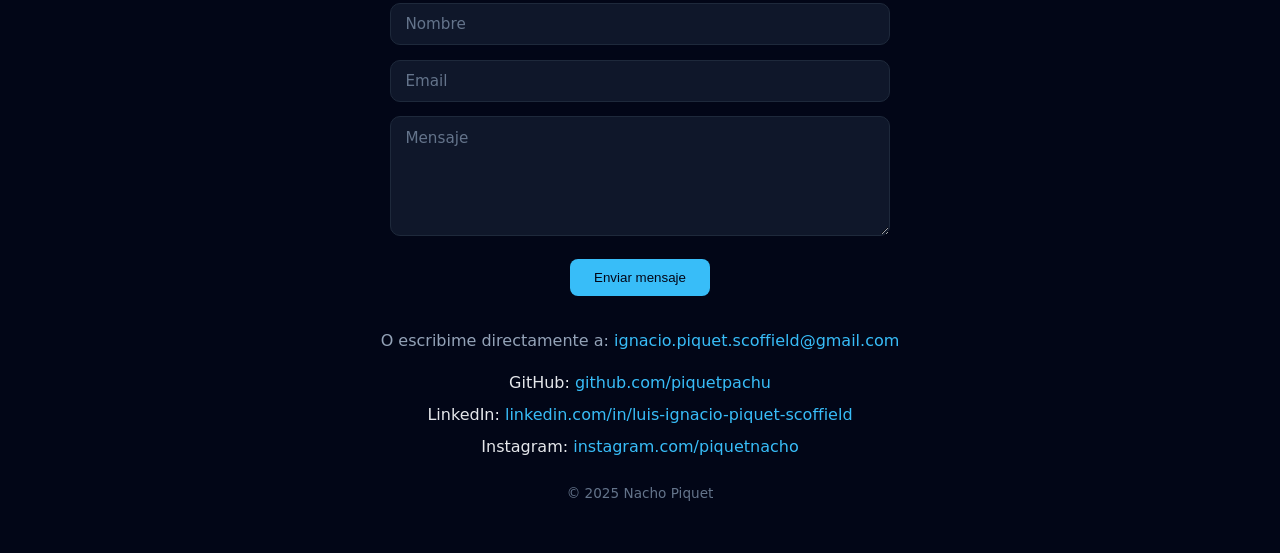
==== commit e3e76851: "Add contact form to footer; implement form submission handling" ====
--- a/index.html
+++ b/index.html
@@ -149,26 +149,48 @@
 
 </main>
 
-<!-- FOOTER / CONTACT -->
-<footer class="footer" id="contact">
+<!-- FOOTER / CONTACT --><footer class="footer" id="contact">
   <h2>Contacto</h2>
   <p>¿Charlamos?</p>
+
+  <form action="https://formspree.io/f/xvzopanv" method="POST" class="contact-form">
+    <input type="text" name="name" placeholder="Nombre" required>
+    <input type="email" name="email" placeholder="Email" required>
+    <textarea name="message" placeholder="Mensaje" required></textarea>
+
+    <input type="hidden" name="_captcha" value="false">
+
+    <button type="submit" class="btn primary">Enviar mensaje</button>
+  </form>
+
+  <p>
+    O escribime directamente a:
+    <a href="mailto:ignacio.piquet.scoffield@gmail.com">
+      ignacio.piquet.scoffield@gmail.com
+    </a>
+  </p>
+
   <ul>
-    <li>Email: ignacio.piquet.scoffield@gmail.com</li>
-    <li>GitHub: <a href="https://github.com/piquetpachu" target="_blank">github.com/piquetpachu</a></li>
+    <li>GitHub:
+      <a href="https://github.com/piquetpachu" target="_blank">
+        github.com/piquetpachu
+      </a>
+    </li>
     <li>LinkedIn:
       <a href="https://www.linkedin.com/in/luis-ignacio-piquet-scoffield-210aa034a/" target="_blank">
         linkedin.com/in/luis-ignacio-piquet-scoffield
       </a>
     </li>
     <li>Instagram:
-      <a href="https://www.instagram.com/piquetnacho?igsh=MWhpMmxscm9oeGw3NQ==" target="_blank">
-        https://www.instagram.com/piquetnacho
+      <a href="https://www.instagram.com/piquetnacho" target="_blank">
+        instagram.com/piquetnacho
       </a>
     </li>
   </ul>
+
   <p class="copyright">© 2025 Nacho Piquet</p>
 </footer>
+
 
 <!-- MODAL -->
 <div id="demoModal" class="modal">
--- a/css/styles.css
+++ b/css/styles.css
@@ -376,3 +376,47 @@
   }
 }
 
+/* =======================
+   CONTACT FORM
+======================= */
+.contact-form {
+  max-width: 500px;
+  margin: 1.5rem auto 2rem;
+  display: flex;
+  flex-direction: column;
+  gap: 0.9rem;
+}
+
+.contact-form input,
+.contact-form textarea {
+  background: #0f172a;
+  border: 1px solid #1e293b;
+  border-radius: 10px;
+  padding: 0.7rem 0.9rem;
+  color: #e5e7eb;
+  font-size: 0.95rem;
+  font-family: inherit;
+  transition: border-color 0.2s ease, box-shadow 0.2s ease;
+}
+
+.contact-form textarea {
+  min-height: 120px;
+  resize: vertical;
+}
+
+.contact-form input::placeholder,
+.contact-form textarea::placeholder {
+  color: #64748b;
+}
+
+.contact-form input:focus,
+.contact-form textarea:focus {
+  outline: none;
+  border-color: #38bdf8;
+  box-shadow: 0 0 0 1px #38bdf8;
+}
+
+.contact-form button {
+  margin-top: 0.5rem;
+  align-self: center;
+}
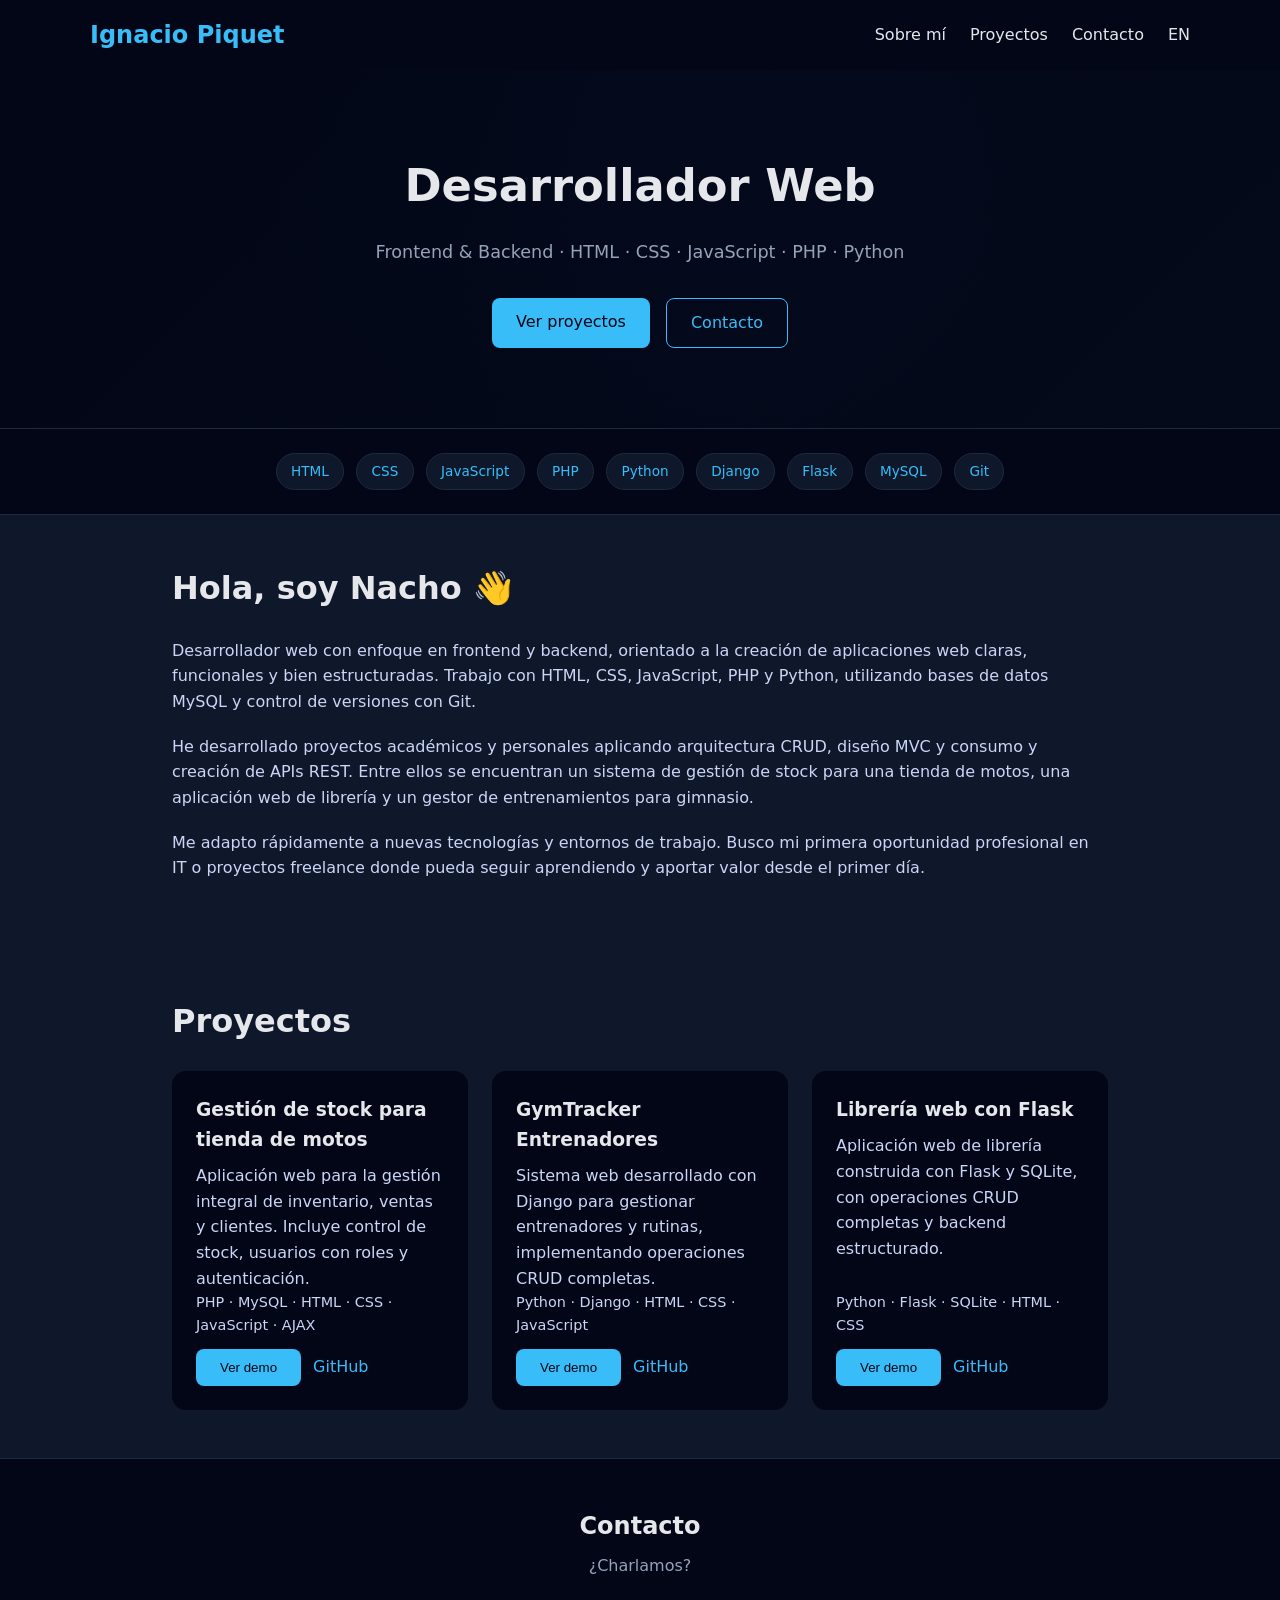
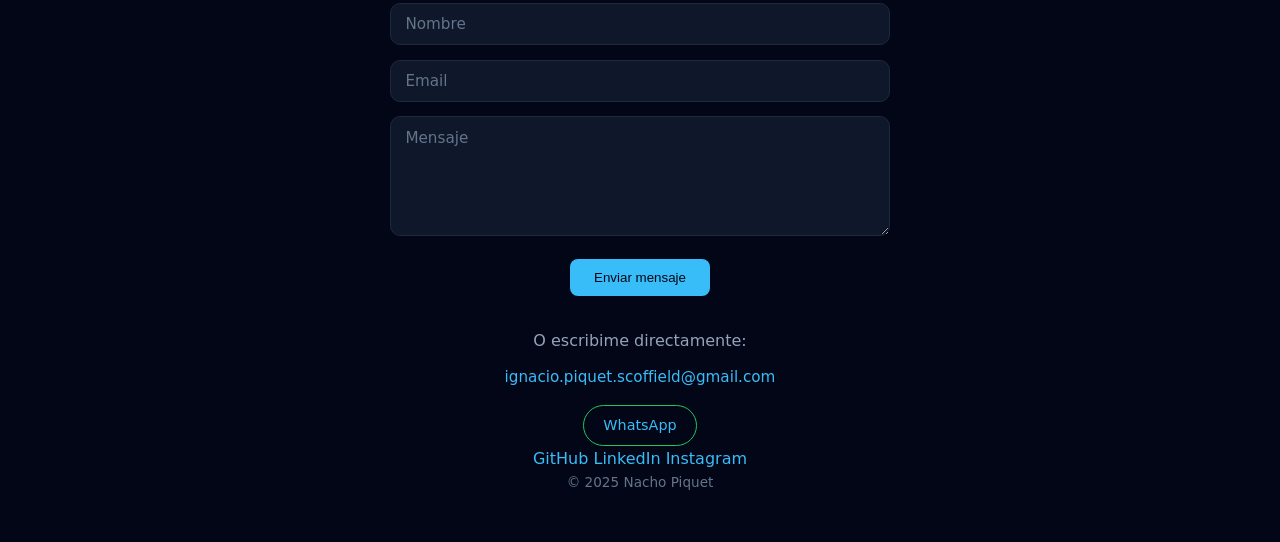
==== commit 922124c9: "Add direct contact links to footer; include email and WhatsApp options" ====
--- a/index.html
+++ b/index.html
@@ -163,30 +163,22 @@
     <button type="submit" class="btn primary">Enviar mensaje</button>
   </form>
 
-  <p>
-    O escribime directamente a:
-    <a href="mailto:ignacio.piquet.scoffield@gmail.com">
-      ignacio.piquet.scoffield@gmail.com
-    </a>
-  </p>
+  <div class="contact-direct">
+  <p>O escribime directamente:</p>
 
-  <ul>
-    <li>GitHub:
-      <a href="https://github.com/piquetpachu" target="_blank">
-        github.com/piquetpachu
-      </a>
-    </li>
-    <li>LinkedIn:
-      <a href="https://www.linkedin.com/in/luis-ignacio-piquet-scoffield-210aa034a/" target="_blank">
-        linkedin.com/in/luis-ignacio-piquet-scoffield
-      </a>
-    </li>
-    <li>Instagram:
-      <a href="https://www.instagram.com/piquetnacho" target="_blank">
-        instagram.com/piquetnacho
-      </a>
-    </li>
-  </ul>
+  <a class="contact-email" href="mailto:ignacio.piquet.scoffield@gmail.com">
+    ignacio.piquet.scoffield@gmail.com
+  </a>
+
+  <a class="contact-whatsapp" href="https://wa.me/5493772401235" target="_blank">
+    WhatsApp
+  </a>
+</div>
+<div class="footer-links">
+  <a href="https://github.com/piquetpachu" target="_blank">GitHub</a>
+  <a href="https://www.linkedin.com/in/luis-ignacio-piquet-scoffield-210aa034a/" target="_blank">LinkedIn</a>
+  <a href="https://www.instagram.com/piquetnacho" target="_blank">Instagram</a>
+</div>
 
   <p class="copyright">© 2025 Nacho Piquet</p>
 </footer>
--- a/css/styles.css
+++ b/css/styles.css
@@ -420,3 +420,47 @@
   margin-top: 0.5rem;
   align-self: center;
 }
+/* =======================
+   DIRECT CONTACT LINKS
+======================= */
+.contact-direct {
+  margin-top: 1.5rem;
+  display: flex;
+  flex-direction: column;
+  align-items: center;
+  gap: 0.4rem;
+}
+
+.contact-direct p {
+  color: #94a3b8;
+  margin-bottom: 0.3rem;
+}
+
+.contact-email {
+  color: #38bdf8;
+  text-decoration: none;
+  font-weight: 500;
+  font-size: 0.95rem;
+}
+
+.contact-email:hover {
+  text-decoration: underline;
+}
+
+.contact-whatsapp {
+  margin-top: 0.6rem;
+  padding: 0.5rem 1.2rem;
+  border-radius: 999px;
+  border: 1px solid #22c55e;
+  color: #22c55e;
+  text-decoration: none;
+  font-weight: 500;
+  font-size: 0.9rem;
+  transition: all 0.25s ease;
+}
+
+.contact-whatsapp:hover {
+  background: #22c55e;
+  color: #020617;
+}
+  
